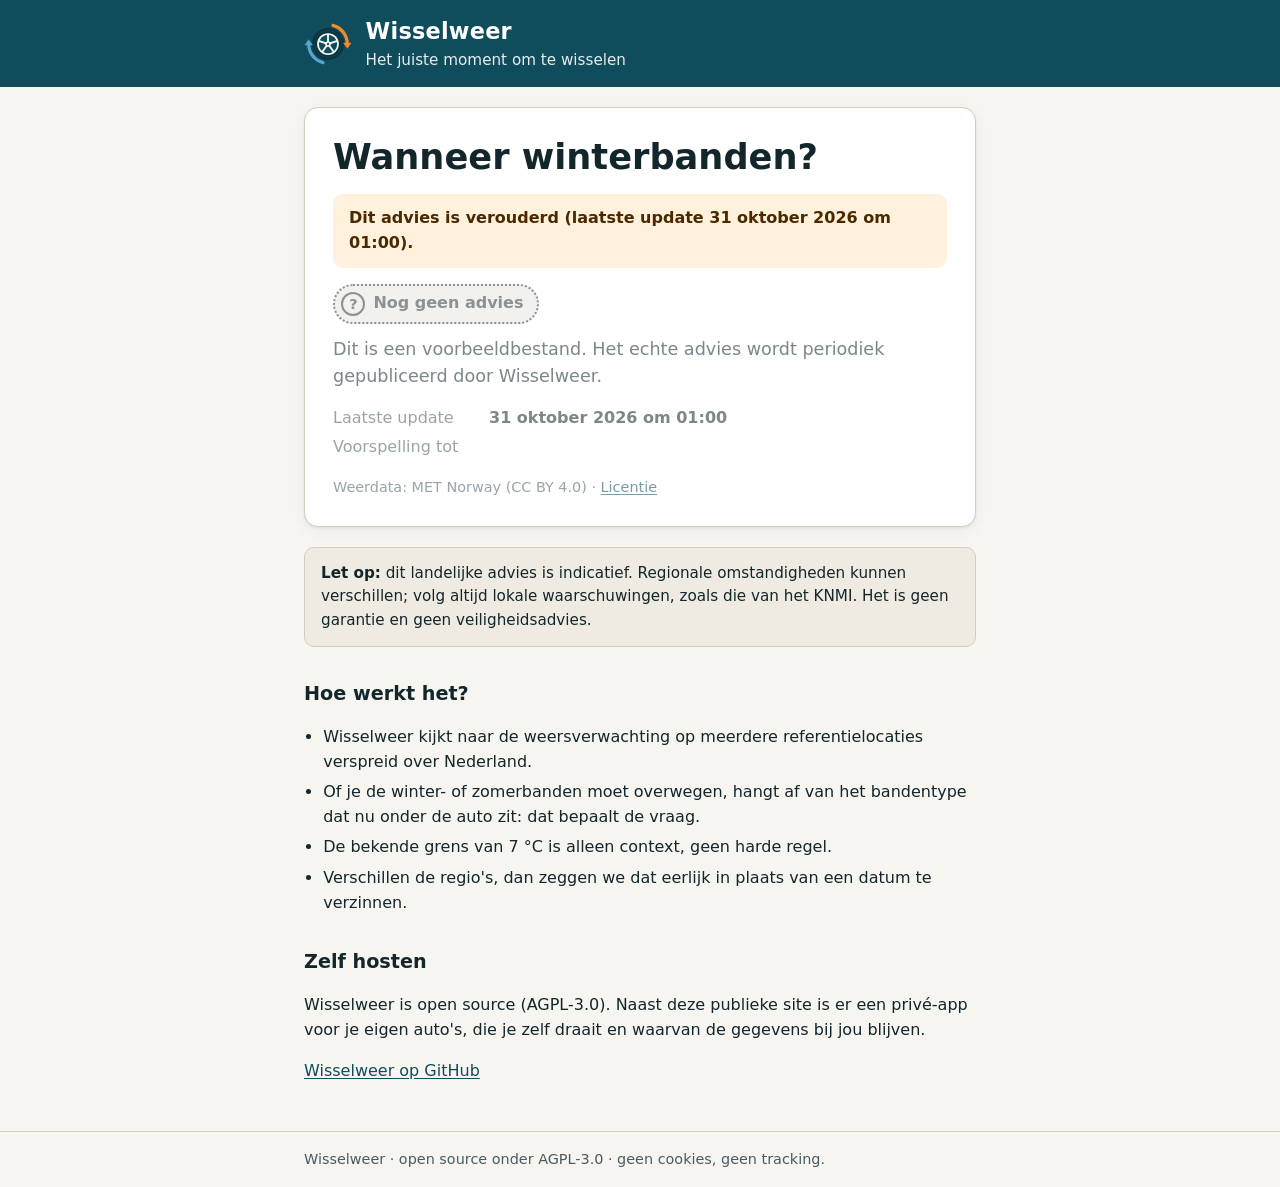
==== public-site/index.html @ 9a30e3f7 "feat(publisher,public-site): landelijk advies, atomische publicatie (lokaal/SFTP) en statische site " ====
<!doctype html>
<html lang="nl">
<head>
  <meta charset="utf-8">
  <meta name="viewport" content="width=device-width, initial-scale=1">
  <title>Wisselweer — Het juiste moment om te wisselen</title>
  <meta name="description" content="Wanneer wissel je naar winter- of zomerbanden? Wisselweer geeft een landelijk, weergebaseerd advies voor Nederland, onderbouwd met verwachtingen op meerdere locaties.">
  <link rel="canonical" href="https://wisselweer.nl/">
  <meta name="theme-color" content="#F7F5F0" media="(prefers-color-scheme: light)">
  <meta name="theme-color" content="#0A2B33" media="(prefers-color-scheme: dark)">
  <meta property="og:type" content="website">
  <meta property="og:site_name" content="Wisselweer">
  <meta property="og:locale" content="nl_NL">
  <meta property="og:title" content="Wisselweer — Het juiste moment om te wisselen">
  <meta property="og:description" content="Landelijk bandenwisseladvies voor Nederland, gebaseerd op de weersverwachting.">
  <meta property="og:url" content="https://wisselweer.nl/">
  <meta property="og:image" content="https://wisselweer.nl/og-image.png">
  <meta name="twitter:card" content="summary_large_image">
  <meta name="twitter:title" content="Wisselweer — Het juiste moment om te wisselen">
  <meta name="twitter:description" content="Landelijk bandenwisseladvies voor Nederland, gebaseerd op de weersverwachting.">
  <meta name="twitter:image" content="https://wisselweer.nl/og-image.png">
  <link rel="icon" href="favicon.svg" type="image/svg+xml">
  <link rel="apple-touch-icon" href="apple-touch-icon.png">
  <link rel="manifest" href="manifest.webmanifest">
  <link rel="stylesheet" href="style.css">
  <script src="app.js" defer></script>
</head>
<body>
  <a class="skip" href="#main">Naar de inhoud</a>
  <header class="site-header">
    <div class="wrap brand">
      <img src="logo.svg" alt="" width="48" height="48">
      <div>
        <p class="name">Wisselweer</p>
        <p class="tagline">Het juiste moment om te wisselen</p>
      </div>
    </div>
  </header>

  <main id="main" class="wrap">
    <section id="advice" class="card" aria-labelledby="advice-heading" aria-live="polite">
      <h1 id="advice-heading">Wanneer wisselen?</h1>
      <p id="notice" class="notice" role="status" hidden></p>
      <div id="advice-body" hidden>
        <p id="status-badge" class="badge badge-unknown">
          <span id="status-icon" class="icon" aria-hidden="true">?</span>
          <span id="status-text"></span>
        </p>
        <p id="summary" class="summary"></p>
        <p id="recommended" class="recommended" hidden>
          <span class="label" id="recommended-label">Aanbevolen</span>
          <strong id="recommended-value"></strong>
        </p>
        <div id="regions-block" hidden>
          <h2>Regio's</h2>
          <ul id="regions" class="regions"></ul>
        </div>
        <dl class="meta">
          <div><dt>Laatste update</dt><dd id="generated"></dd></div>
          <div id="forecast-row" hidden><dt>Voorspelling tot</dt><dd id="forecast"></dd></div>
        </dl>
        <p class="source" id="source" hidden>
          <span id="source-text"></span>
          <a id="source-link" href="https://api.met.no/doc/License" rel="noopener">Licentie</a>
        </p>
      </div>
      <noscript>
        <p>Voor het actuele advies is JavaScript nodig. Zonder JavaScript kun je het ruwe advies bekijken in <a href="advice.json">advice.json</a>.</p>
      </noscript>
    </section>

    <aside class="disclaimer" aria-label="Let op">
      <p><strong>Let op:</strong> dit landelijke advies is indicatief. Regionale omstandigheden kunnen verschillen; volg altijd lokale waarschuwingen, zoals die van het KNMI. Het is geen garantie en geen veiligheidsadvies.</p>
    </aside>

    <section id="hoe" aria-labelledby="hoe-h">
      <h2 id="hoe-h">Hoe werkt het?</h2>
      <ul class="plain">
        <li>Wisselweer kijkt naar de weersverwachting op meerdere referentielocaties verspreid over Nederland.</li>
        <li>Of je de winter- of zomerbanden moet overwegen, hangt af van het bandentype dat nu onder de auto zit: dat bepaalt de vraag.</li>
        <li>De bekende grens van 7 °C is alleen context, geen harde regel.</li>
        <li>Verschillen de regio's, dan zeggen we dat eerlijk in plaats van een datum te verzinnen.</li>
      </ul>
    </section>

    <section id="zelf-hosten" aria-labelledby="host-h">
      <h2 id="host-h">Zelf hosten</h2>
      <p>Wisselweer is open source (AGPL-3.0). Naast deze publieke site is er een privé-app voor je eigen auto's, die je zelf draait en waarvan de gegevens bij jou blijven.</p>
      <p><a href="https://github.com/Roeltje/Wisselweer" rel="noopener">Wisselweer op GitHub</a></p>
    </section>

    <aside id="partners" hidden>
      <!-- Hier kunnen later affiliate-links komen, altijd met rel="sponsored noopener" en duidelijke vermelding. Nu bewust leeg. -->
    </aside>
  </main>

  <footer class="site-footer">
    <div class="wrap">
      <p>Wisselweer &middot; open source onder AGPL-3.0 &middot; geen cookies, geen tracking.</p>
    </div>
  </footer>
</body>
</html>
---- public-site/style.css ----
:root {
  color-scheme: light dark;
  --petrol: #0F4C5C; --petrol-dark: #0A3540; --winter: #5BA4CF; --orange: #F28C28; --paper: #F7F5F0;
  --bg: var(--paper); --surface: #ffffff; --surface-2: #EFEBE2;
  --text: #12262C; --muted: #475B62; --border: #D3CEC2; --link: #0F4C5C;
  --header-bg: #0F4C5C; --header-ink: #ffffff; --focus: #0F4C5C;
  --danger: #9B2C1C; --danger-bg: #FBE9E5; --warn-bg: #FFF1DC; --warn-ink: #4A2900;
  --badge-ok-bg: #E1EFF8; --badge-ok-ink: #0A3540;
  --badge-prepare-bg: #FFF1DC; --badge-prepare-ink: #4A2900;
  --badge-change-bg: #F28C28; --badge-change-ink: #1F1100;
  --badge-regional-bg: #E6E0F3; --badge-regional-ink: #2B2150;
  --badge-unknown-bg: #E8E6E0; --badge-unknown-ink: #2F3A3E;
  --radius: 14px;
  --shadow: 0 1px 2px rgba(10,53,64,.08), 0 4px 14px rgba(10,53,64,.06);
  --font: system-ui, -apple-system, "Segoe UI", Roboto, "Helvetica Neue", Arial, sans-serif;
}
@media (prefers-color-scheme: dark) {
  :root {
    --bg: #0A2B33; --surface: #0A3540; --surface-2: #0E4352;
    --text: #EAF2F4; --muted: #A9C2C9; --border: #1F5666; --link: #8CC6EA;
    --header-bg: #0A3540; --header-ink: #F7F5F0; --focus: #F28C28;
    --danger: #FFB4A6; --danger-bg: #4A1E17; --warn-bg: #4A3213; --warn-ink: #FFE2BD;
    --badge-ok-bg: #123F52; --badge-ok-ink: #CFE8F7;
    --badge-prepare-bg: #4A3213; --badge-prepare-ink: #FFE2BD;
    --badge-regional-bg: #3A3166; --badge-regional-ink: #E6E0F8;
    --badge-unknown-bg: #1B4552; --badge-unknown-ink: #D9E6EA;
    --shadow: 0 1px 2px rgba(0,0,0,.3);
  }
}
*, *::before, *::after { box-sizing: border-box; }
html { -webkit-text-size-adjust: 100%; }
body { margin: 0; background: var(--bg); color: var(--text); font: 1rem/1.55 var(--font); min-height: 100vh; display: flex; flex-direction: column; }
main { flex: 1; padding-block: 1.25rem 2rem; }
.wrap { width: 100%; max-width: 44rem; margin-inline: auto; padding-inline: 16px; }
a { color: var(--link); text-underline-offset: 2px; }
a:focus-visible, .skip:focus-visible { outline: 3px solid var(--focus); outline-offset: 2px; border-radius: 3px; }
.skip { position: absolute; left: -999px; top: 0; background: var(--surface); color: var(--text); padding: .5rem 1rem; z-index: 10; }
.skip:focus { left: 8px; top: 8px; }
.site-header { background: var(--header-bg); color: var(--header-ink); padding-block: .9rem; }
.brand { display: flex; align-items: center; gap: .85rem; }
.brand img { flex: none; }
.brand p { margin: 0; }
.name { font-size: 1.4rem; font-weight: 700; letter-spacing: .01em; }
.tagline { font-size: .95rem; opacity: .9; }
h1 { font-size: 1.75rem; line-height: 1.2; margin: 0 0 1rem; }
h2 { font-size: 1.2rem; margin: 1.5rem 0 .5rem; }
section > h2:first-child { margin-top: 0; }
section { margin-top: 2rem; }
.card { background: var(--surface); border: 1px solid var(--border); border-radius: var(--radius); box-shadow: var(--shadow); padding: 1.25rem; margin-top: 0; }
.card.is-stale #advice-body { opacity: .55; }
.notice { margin: 0 0 1rem; padding: .75rem 1rem; border-radius: 10px; background: var(--warn-bg); color: var(--warn-ink); font-weight: 600; }
.notice.error { background: var(--danger-bg); color: var(--danger); }
.badge { display: inline-flex; align-items: center; gap: .5rem; margin: 0 0 .75rem; padding: .35rem .85rem .35rem .4rem; border-radius: 999px; font-weight: 700; background: var(--badge-unknown-bg); color: var(--badge-unknown-ink); }
.badge .icon { display: inline-grid; place-items: center; width: 1.5rem; height: 1.5rem; border-radius: 50%; border: 2px solid currentColor; font-size: .9rem; line-height: 1; }
.badge-keep { background: var(--badge-ok-bg); color: var(--badge-ok-ink); }
.badge-prepare { background: var(--badge-prepare-bg); color: var(--badge-prepare-ink); }
.badge-change { background: var(--badge-change-bg); color: var(--badge-change-ink); }
.badge-regional { background: var(--badge-regional-bg); color: var(--badge-regional-ink); border: 2px dashed currentColor; }
.badge-unknown { background: var(--badge-unknown-bg); color: var(--badge-unknown-ink); border: 2px dotted currentColor; }
.summary { font-size: 1.1rem; margin: 0 0 1rem; }
.recommended { margin: 0 0 1rem; padding: .75rem 1rem; border-left: 5px solid var(--orange); background: var(--surface-2); border-radius: 8px; }
.recommended .label { display: block; color: var(--muted); font-size: .85rem; text-transform: uppercase; letter-spacing: .05em; }
.recommended strong { font-size: 1.3rem; }
.regions { list-style: none; margin: 0 0 1rem; padding: 0; display: grid; grid-template-columns: repeat(auto-fill, minmax(13rem, 1fr)); gap: .4rem .75rem; }
.regions li { display: flex; justify-content: space-between; gap: .5rem; padding: .35rem .6rem; background: var(--surface-2); border-radius: 8px; font-size: .95rem; }
.regions .st { color: var(--muted); text-align: right; }
.meta { margin: 0; display: grid; gap: .25rem; }
.meta div { display: flex; flex-wrap: wrap; gap: .25rem .75rem; }
.meta dt { color: var(--muted); min-width: 9rem; }
.meta dd { margin: 0; font-weight: 600; }
.source { margin: 1rem 0 0; color: var(--muted); font-size: .9rem; }
.disclaimer { margin-top: 1.25rem; padding: .85rem 1rem; border: 1px solid var(--border); border-radius: 10px; background: var(--surface-2); font-size: .95rem; }
.disclaimer p { margin: 0; }
.plain { padding-left: 1.2rem; }
.plain li { margin-bottom: .35rem; }
.site-footer { border-top: 1px solid var(--border); padding-block: 1rem; color: var(--muted); font-size: .9rem; }
.site-footer p { margin: 0; }
@media (min-width: 40rem) { .card { padding: 1.75rem; } h1 { font-size: 2.2rem; } }
@media (prefers-reduced-motion: reduce) { * { animation: none !important; transition: none !important; scroll-behavior: auto !important; } }
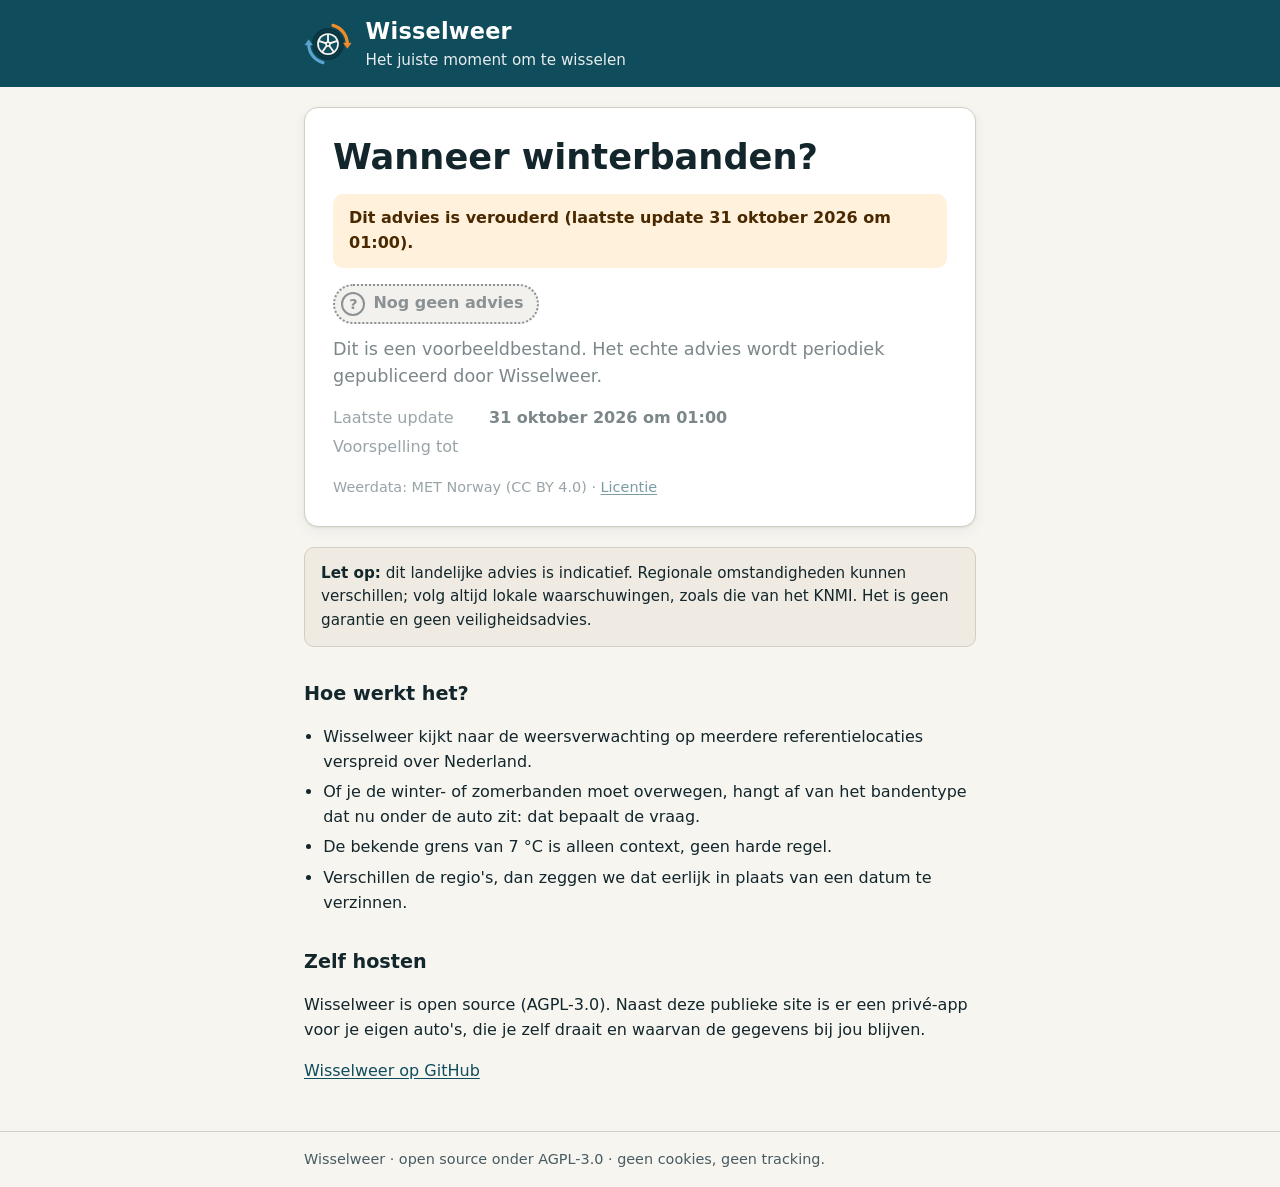
==== commit 3f2fa6b0: "feat(public-site): optionele Umami-analytics via serverconfig analytics.js laadt Umami alleen als an" ====
--- a/public-site/index.html
+++ b/public-site/index.html
@@ -24,6 +24,7 @@
   <link rel="manifest" href="manifest.webmanifest">
   <link rel="stylesheet" href="style.css">
   <script src="app.js" defer></script>
+  <script src="analytics.js" defer></script>
 </head>
 <body>
   <a class="skip" href="#main">Naar de inhoud</a>
@@ -96,7 +97,7 @@
 
   <footer class="site-footer">
     <div class="wrap">
-      <p>Wisselweer &middot; open source onder AGPL-3.0 &middot; geen cookies, geen tracking.</p>
+      <p>Wisselweer &middot; open source onder AGPL-3.0 &middot; <span id="privacy-note">geen cookies, geen tracking.</span></p>
     </div>
   </footer>
 </body>
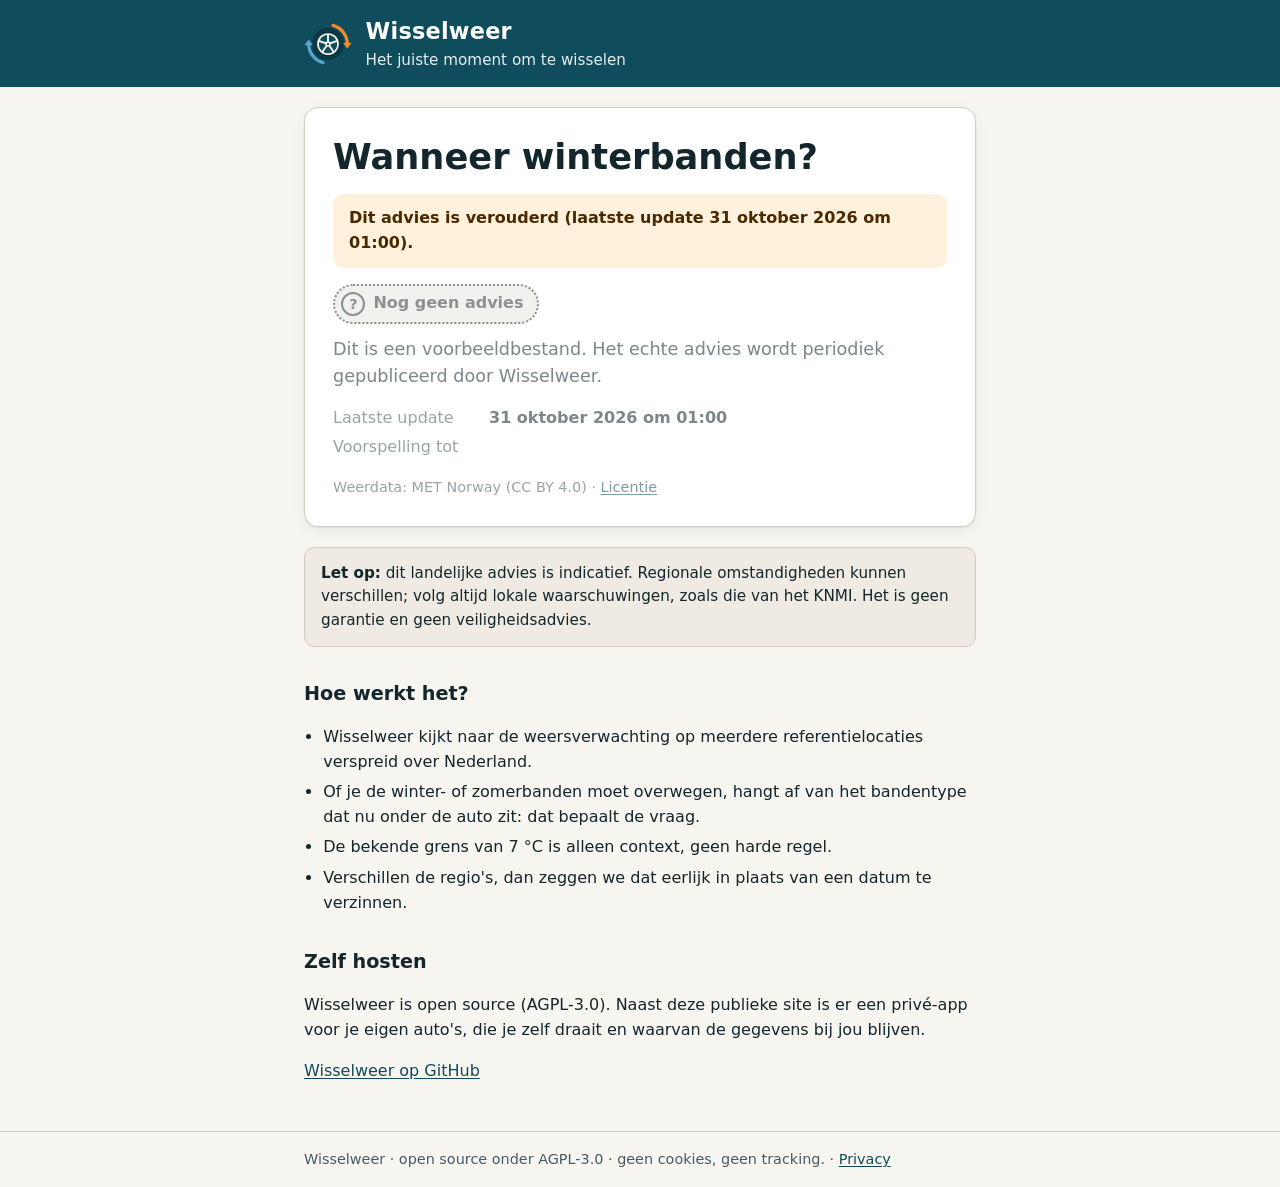
==== commit 525d645e: "Privacyverklaring voor de publieke site - privacy.html met contact.js (optioneel e-mailadres uit con" ====
--- a/public-site/index.html
+++ b/public-site/index.html
@@ -97,7 +97,7 @@
 
   <footer class="site-footer">
     <div class="wrap">
-      <p>Wisselweer &middot; open source onder AGPL-3.0 &middot; <span id="privacy-note">geen cookies, geen tracking.</span></p>
+      <p>Wisselweer &middot; open source onder AGPL-3.0 &middot; <span id="privacy-note">geen cookies, geen tracking.</span> &middot; <a href="privacy.html">Privacy</a></p>
     </div>
   </footer>
 </body>
--- a/public-site/style.css
+++ b/public-site/style.css
@@ -44,6 +44,7 @@
 .tagline { font-size: .95rem; opacity: .9; }
 h1 { font-size: 1.75rem; line-height: 1.2; margin: 0 0 1rem; }
 h2 { font-size: 1.2rem; margin: 1.5rem 0 .5rem; }
+h3 { font-size: 1.05rem; margin: 1rem 0 .25rem; }
 section > h2:first-child { margin-top: 0; }
 section { margin-top: 2rem; }
 .card { background: var(--surface); border: 1px solid var(--border); border-radius: var(--radius); box-shadow: var(--shadow); padding: 1.25rem; margin-top: 0; }
